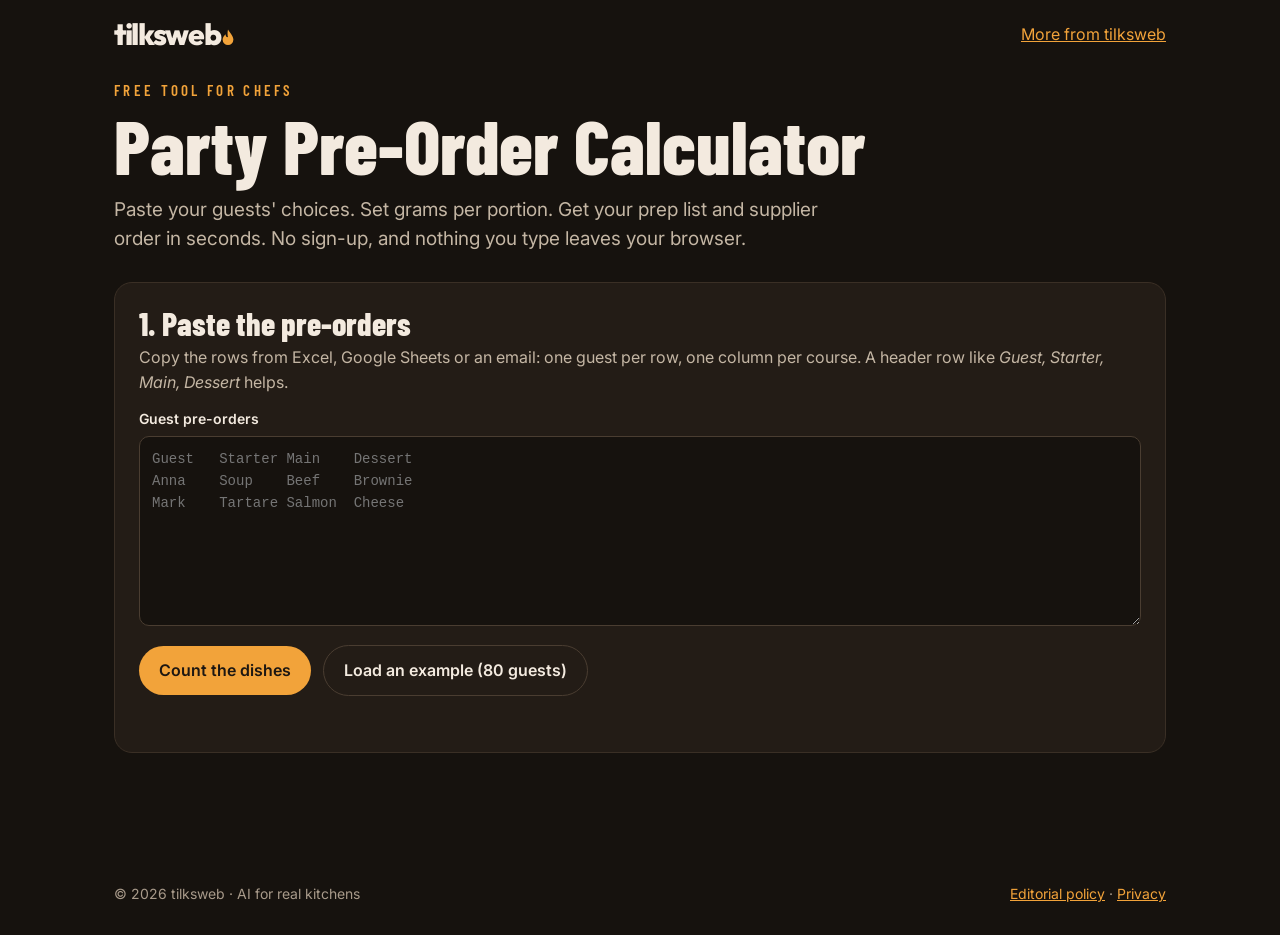
==== public/party/index.html @ a48daba2 "Free Party Pre-Order Calculator at /party Chefs paste guest pre-orders (tab, comma or semicolon, wit" ====
<!doctype html>
<html lang="en">
<head>
<meta charset="utf-8">
<meta name="viewport" content="width=device-width,initial-scale=1">
<title>Party Pre-Order Calculator — free tool for chefs | tilksweb</title>
<meta name="description" content="Paste your guests' pre-orders, set grams per portion and get a prep list and supplier order in seconds. Free, no sign-up, nothing leaves your browser.">
<link rel="icon" href="/favicon.svg" type="image/svg+xml">
<link rel="preconnect" href="https://fonts.googleapis.com">
<link href="https://fonts.googleapis.com/css2?family=Barlow+Condensed:wght@600;800&amp;family=Outfit:wght@800&amp;family=Inter:wght@400;500;600&amp;display=swap" rel="stylesheet">
<style>
:root{--bg:#16120e;--panel:#231c16;--line:#3a2f25;--text:#f3eadf;--muted:#c4b6a4;--amber:#f2a33a;--copper:#c2562b}
*{box-sizing:border-box}
body{margin:0;background:var(--bg);color:var(--text);font:16px/1.55 Inter,system-ui,sans-serif}
a{color:var(--amber)}
header{max-width:1100px;margin:0 auto;padding:22px 24px;display:flex;justify-content:space-between;align-items:center;gap:16px;flex-wrap:wrap}
.logo{display:inline-flex;align-items:flex-end;gap:2px;font:800 30px/.8 Outfit,system-ui,sans-serif;letter-spacing:-.045em;color:var(--text);text-decoration:none}
main{max-width:1100px;margin:0 auto;padding:12px 24px 80px}
.eyebrow{font:600 15px 'Barlow Condensed',sans-serif;letter-spacing:.22em;color:var(--amber)}
h1{font:800 clamp(44px,7vw,76px)/.95 'Barlow Condensed',sans-serif;margin:10px 0 14px}
h2{font:800 32px/1 'Barlow Condensed',sans-serif;margin:0 0 6px}
.lead{color:var(--muted);font-size:19px;max-width:720px;margin:0 0 28px}
.step{background:var(--panel);border:1px solid var(--line);border-radius:18px;padding:24px;margin:0 0 20px}
.step p.hint{color:var(--muted);margin:0 0 14px}
textarea,input,select{background:var(--bg);color:var(--text);border:1px solid #4a3d31;border-radius:10px;padding:12px;font:inherit;width:100%}
textarea{min-height:190px;font-family:ui-monospace,Consolas,monospace;font-size:14px}
label{font-weight:600;font-size:14px;display:block;margin-bottom:6px}
button{font:inherit;font-weight:600;border:0;border-radius:999px;padding:12px 20px;cursor:pointer;background:var(--amber);color:#1d1712}
button.ghost{background:transparent;color:var(--text);border:1px solid #4a3d31}
button.small{padding:7px 12px;font-size:14px}
button:focus-visible,input:focus-visible,textarea:focus-visible,select:focus-visible,a:focus-visible{outline:2px solid var(--amber);outline-offset:2px}
.row{display:flex;gap:12px;flex-wrap:wrap;align-items:center}
.msg{min-height:1.4em;color:var(--muted);margin:10px 0 0}
.course{margin-top:18px}
.course h3{font:600 16px 'Barlow Condensed',sans-serif;letter-spacing:.18em;color:var(--amber);margin:0 0 8px;text-transform:uppercase}
.dish{border:1px solid var(--line);border-radius:14px;padding:14px;margin-bottom:10px;background:#1d1712}
.dish-head{display:flex;justify-content:space-between;align-items:center;gap:10px;flex-wrap:wrap;margin-bottom:10px}
.dish-head strong{font-size:18px}
.count{display:flex;align-items:center;gap:8px;color:var(--muted);font-size:14px}
.count input{width:90px}
.ing{display:grid;grid-template-columns:minmax(0,1fr) 120px 40px;gap:8px;margin-bottom:8px}
.ing button{padding:0;border-radius:10px;background:transparent;border:1px solid #4a3d31;color:var(--muted)}
.settings{display:grid;grid-template-columns:repeat(auto-fit,minmax(200px,1fr));gap:14px}
.out{display:grid;grid-template-columns:repeat(auto-fit,minmax(min(100%,420px),1fr));gap:20px}
table{width:100%;border-collapse:collapse}
th,td{text-align:left;padding:9px 6px;border-bottom:1px solid var(--line)}
th{font-weight:600;color:var(--muted);font-size:14px}
td.num,th.num{text-align:right;font-variant-numeric:tabular-nums}
td.big{font:800 22px 'Barlow Condensed',sans-serif}
.note{color:var(--muted);font-size:14px}
footer{max-width:1100px;margin:0 auto;padding:30px 24px;color:#a89a8a;font-size:14px;display:flex;justify-content:space-between;gap:16px;flex-wrap:wrap}
@media print{
  body{background:#fff;color:#000}
  header,footer,.no-print,.step.input-step{display:none!important}
  .step{border:0;background:#fff;padding:0}
  th,td{border-color:#ccc;color:#000}
  .eyebrow,h1,.lead{color:#000}
}
</style>
</head>
<body>
<header>
  <a class="logo" href="/">tilksweb<svg width="12" height="17" viewBox="0 0 20 27" aria-hidden="true"><path d="M10 0C14 7 19 11 19 17A9 9 0 0 1 1 17C1 13 4 10 6 8C6 12 8 13 10 13C9 9 9 4 10 0Z" fill="#f2a33a"/></svg></a>
  <a href="/" class="no-print">More from tilksweb</a>
</header>
<main>
  <div class="eyebrow">FREE TOOL FOR CHEFS</div>
  <h1>Party Pre-Order Calculator</h1>
  <p class="lead">Paste your guests' choices. Set grams per portion. Get your prep list and supplier order in seconds. No sign-up, and nothing you type leaves your browser.</p>

  <section class="step input-step" aria-labelledby="s1">
    <h2 id="s1">1. Paste the pre-orders</h2>
    <p class="hint">Copy the rows from Excel, Google Sheets or an email: one guest per row, one column per course. A header row like <em>Guest, Starter, Main, Dessert</em> helps.</p>
    <label for="paste">Guest pre-orders</label>
    <textarea id="paste" spellcheck="false" placeholder="Guest	Starter	Main	Dessert
Anna	Soup	Beef	Brownie
Mark	Tartare	Salmon	Cheese"></textarea>
    <div class="row" style="margin-top:12px">
      <button id="countBtn" type="button">Count the dishes</button>
      <button id="demoBtn" type="button" class="ghost">Load an example (80 guests)</button>
    </div>
    <p class="msg" id="pasteMsg" role="status" aria-live="polite"></p>
  </section>

  <section class="step input-step" aria-labelledby="s2" id="dishStep" hidden>
    <h2 id="s2">2. Grams per portion</h2>
    <p class="hint">For each dish, add the ingredients you need to buy, in <strong>raw weight per portion</strong> (before cooking and trimming). Check the counts, you can correct them.</p>
    <div id="courses"></div>
    <div class="settings" style="margin-top:16px">
      <div><label for="buffer">Buffer for late changes and mistakes (%)</label><input id="buffer" type="number" min="0" max="50" step="1" value="10"></div>
      <div><label for="roundTo">Round supplier order up to</label><select id="roundTo"><option value="0.1">0.1 kg</option><option value="0.5">0.5 kg</option><option value="1" selected>1 kg</option></select></div>
    </div>
    <div class="row" style="margin-top:16px"><button id="calcBtn" type="button">Make my prep list and order</button></div>
    <p class="msg" id="calcMsg" role="status" aria-live="polite"></p>
  </section>

  <section class="step" aria-labelledby="s3" id="resultStep" hidden>
    <h2 id="s3">3. Your prep list and supplier order</h2>
    <p class="note" id="summary"></p>
    <div class="out">
      <div><h3 class="eyebrow" style="margin:12px 0 6px">PREP LIST</h3><table><thead><tr><th>Dish</th><th class="num">Portions</th><th>Ingredient</th><th class="num">Need</th></tr></thead><tbody id="prepBody"></tbody></table></div>
      <div><h3 class="eyebrow" style="margin:12px 0 6px">SUPPLIER ORDER</h3><table><thead><tr><th>Ingredient</th><th class="num">Exact</th><th class="num">Order</th></tr></thead><tbody id="orderBody"></tbody></table></div>
    </div>
    <div class="row no-print" style="margin-top:18px"><button id="printBtn" type="button">Print</button><button id="copyBtn" type="button" class="ghost">Copy as text</button></div>
    <p class="msg no-print" id="copyMsg" role="status" aria-live="polite"></p>
    <p class="note">Tip: print each guest a slip with their choices. Guests forget what they ordered, and you run out of the one dish you had no extra of.</p>
  </section>
</main>
<footer><span>© 2026 tilksweb · AI for real kitchens</span><span><a href="/editorial.html">Editorial policy</a> · <a href="/privacy.html">Privacy</a></span></footer>

<script id="core">
// Pure functions (also tested in tests/party.test.mjs).
const SKIP=/^(-|–|none|n\/a|na|no|x|)$/i;
function detectDelimiter(lines){
  const sample=lines.slice(0,20).join('\n');
  if(sample.includes('\t'))return '\t';
  const semi=(sample.match(/;/g)||[]).length, comma=(sample.match(/,/g)||[]).length;
  if(semi>0&&semi>=comma)return ';';
  if(comma>0)return ',';
  return null;
}
function parsePreorders(text){
  const lines=String(text||'').split(/\r?\n/).map(l=>l.trim()).filter(Boolean);
  if(!lines.length)return {courses:[],guests:0};
  const delim=detectDelimiter(lines);
  let rows=lines.map(l=>(delim?l.split(delim):[l]).map(c=>c.trim()));
  const width=Math.max(...rows.map(r=>r.length));
  rows=rows.map(r=>{while(r.length<width)r.push('');return r;});
  let header=null;
  if(/^(guest|name|guests|names|#)$/i.test(rows[0][0])||rows[0].some(c=>/^(starter|starters|main|mains|dessert|desserts|course|appetizer|appetizers|entree|entrée|entrees|first course|second course)$/i.test(c))){header=rows[0];rows=rows.slice(1);}
  let skipFirst=false;
  if(width>1){
    if(header&&/^(guest|name|guests|names|#)$/i.test(header[0]))skipFirst=true;
    else if(!header){const col=rows.map(r=>r[0].toLowerCase());skipFirst=new Set(col).size===col.length&&rows.length>3;}
  }
  const start=skipFirst?1:0, courses=[];
  for(let c=start;c<width;c++){
    const name=(header&&header[c])||('Course '+(c-start+1));
    const counts=new Map();
    for(const r of rows){const v=r[c]||'';if(SKIP.test(v))continue;const key=v.toLowerCase();const e=counts.get(key)||{name:v,count:0};e.count++;counts.set(key,e);}
    if(counts.size)courses.push({name,dishes:[...counts.values()].sort((a,b)=>b.count-a.count)});
  }
  return {courses,guests:rows.length};
}
function roundUp(kg,step){return Math.ceil((kg-1e-9)/step)*step;}
function calculate(courses,bufferPct,step){
  const f=1+Math.max(0,Number(bufferPct)||0)/100, prep=[], totals=new Map();
  for(const course of courses)for(const d of course.dishes){
    for(const it of d.items||[]){
      const g=Number(it.grams), n=Number(d.count);
      if(!it.name||!(g>0)||!(n>0))continue;
      const kg=n*g*f/1000;
      prep.push({course:course.name,dish:d.name,portions:n,ingredient:it.name,kg});
      const key=it.name.trim().toLowerCase();const t=totals.get(key)||{ingredient:it.name.trim(),kg:0};t.kg+=kg;totals.set(key,t);
    }
  }
  const order=[...totals.values()].map(t=>({...t,order:roundUp(t.kg,step)})).sort((a,b)=>b.kg-a.kg);
  return {prep,order};
}
function fmtKg(kg){return kg>=10?kg.toFixed(1):kg.toFixed(2).replace(/0$/,'');}
</script>
<script>
(function(){
'use strict';
const $=id=>document.getElementById(id);
let state={courses:[]};
const DEFAULTS={soup:[['Soup base',300]],tartare:[['Beef for tartare',100]],beef:[['Beef fillet',180]],salmon:[['Salmon fillet',160]],brownie:[['Brownie',90]],cheese:[['Cheese',60]]};
function demoText(){
  const rows=['Guest\tStarter\tMain\tDessert'];
  for(let i=0;i<80;i++)rows.push(['Guest '+(i+1),i<34?'Soup':'Tartare',i<52?'Beef':'Salmon',i%80<41?'Brownie':'Cheese'].join('\t'));
  return rows.join('\n');
}
function el(tag,attrs={},text){const e=document.createElement(tag);for(const[k,v]of Object.entries(attrs))e.setAttribute(k,v);if(text!=null)e.textContent=text;return e;}
function renderDishes(){
  const box=$('courses');box.replaceChildren();
  state.courses.forEach((course,ci)=>{
    const sec=el('div',{class:'course'});sec.append(el('h3',{},course.name));
    course.dishes.forEach((d,di)=>{
      const card=el('div',{class:'dish'});const head=el('div',{class:'dish-head'});head.append(el('strong',{},d.name));
      const cnt=el('label',{class:'count'});cnt.append('Portions ');const ci2=el('input',{type:'number',min:'0',step:'1',value:String(d.count),'aria-label':'Portions of '+d.name});
      ci2.addEventListener('input',()=>{d.count=Number(ci2.value)||0;});cnt.append(ci2);head.append(cnt);card.append(head);
      d.items.forEach((it,ii)=>{
        const row=el('div',{class:'ing'});
        const nm=el('input',{type:'text',value:it.name,placeholder:'Ingredient to buy','aria-label':'Ingredient for '+d.name});nm.addEventListener('input',()=>{it.name=nm.value;});
        const gr=el('input',{type:'number',min:'0',step:'1',value:it.grams?String(it.grams):'',placeholder:'g / portion','aria-label':'Grams per portion of '+(it.name||'ingredient')});gr.addEventListener('input',()=>{it.grams=Number(gr.value)||0;});
        const rm=el('button',{type:'button','aria-label':'Remove ingredient'},'×');rm.addEventListener('click',()=>{d.items.splice(ii,1);renderDishes();});
        row.append(nm,gr,rm);card.append(row);
      });
      const add=el('button',{type:'button',class:'ghost small'},'+ ingredient');add.addEventListener('click',()=>{d.items.push({name:'',grams:0});renderDishes();});
      card.append(add);sec.append(card);
    });
    box.append(sec);
  });
}
$('demoBtn').addEventListener('click',()=>{$('paste').value=demoText();$('countBtn').click();});
$('countBtn').addEventListener('click',()=>{
  const r=parsePreorders($('paste').value);
  if(!r.courses.length){$('pasteMsg').textContent='Nothing to count yet. Paste one guest per row.';$('dishStep').hidden=true;return;}
  for(const c of r.courses)for(const d of c.dishes){const key=d.name.toLowerCase();d.items=(DEFAULTS[key]||[[d.name,0]]).map(([name,grams])=>({name,grams}));}
  state.courses=r.courses;
  $('pasteMsg').textContent='Counted '+r.guests+' guests across '+r.courses.length+' course'+(r.courses.length===1?'':'s')+'.';
  $('dishStep').hidden=false;renderDishes();$('resultStep').hidden=true;
  $('dishStep').scrollIntoView({behavior:'smooth',block:'start'});
});
let lastText='';
$('calcBtn').addEventListener('click',()=>{
  const step=Number($('roundTo').value)||1, buf=Number($('buffer').value)||0;
  const {prep,order}=calculate(state.courses,buf,step);
  if(!prep.length){$('calcMsg').textContent='Add at least one ingredient with grams per portion.';return;}
  $('calcMsg').textContent='';
  const pb=$('prepBody');pb.replaceChildren();
  for(const p of prep){const tr=el('tr');tr.append(el('td',{},p.dish),el('td',{class:'num'},String(p.portions)),el('td',{},p.ingredient),el('td',{class:'num big'},fmtKg(p.kg)+' kg'));pb.append(tr);}
  const ob=$('orderBody');ob.replaceChildren();
  for(const o of order){const tr=el('tr');tr.append(el('td',{},o.ingredient),el('td',{class:'num'},fmtKg(o.kg)+' kg'),el('td',{class:'num big'},(step<1?o.order.toFixed(1):String(o.order))+' kg'));ob.append(tr);}
  $('summary').textContent='Includes a '+buf+'% buffer. Supplier order rounded up to '+step+' kg.';
  lastText='PREP LIST\n'+prep.map(p=>p.dish+' ('+p.portions+'): '+p.ingredient+' '+fmtKg(p.kg)+' kg').join('\n')+'\n\nSUPPLIER ORDER\n'+order.map(o=>o.ingredient+': '+(step<1?o.order.toFixed(1):o.order)+' kg').join('\n')+'\n\nMade with tilksweb.com/party';
  $('resultStep').hidden=false;$('resultStep').scrollIntoView({behavior:'smooth',block:'start'});
});
$('printBtn').addEventListener('click',()=>window.print());
$('copyBtn').addEventListener('click',async()=>{try{await navigator.clipboard.writeText(lastText);$('copyMsg').textContent='Copied.';}catch{$('copyMsg').textContent='Copy did not work here; use Print instead.';}});
})();
</script>
</body>
</html>
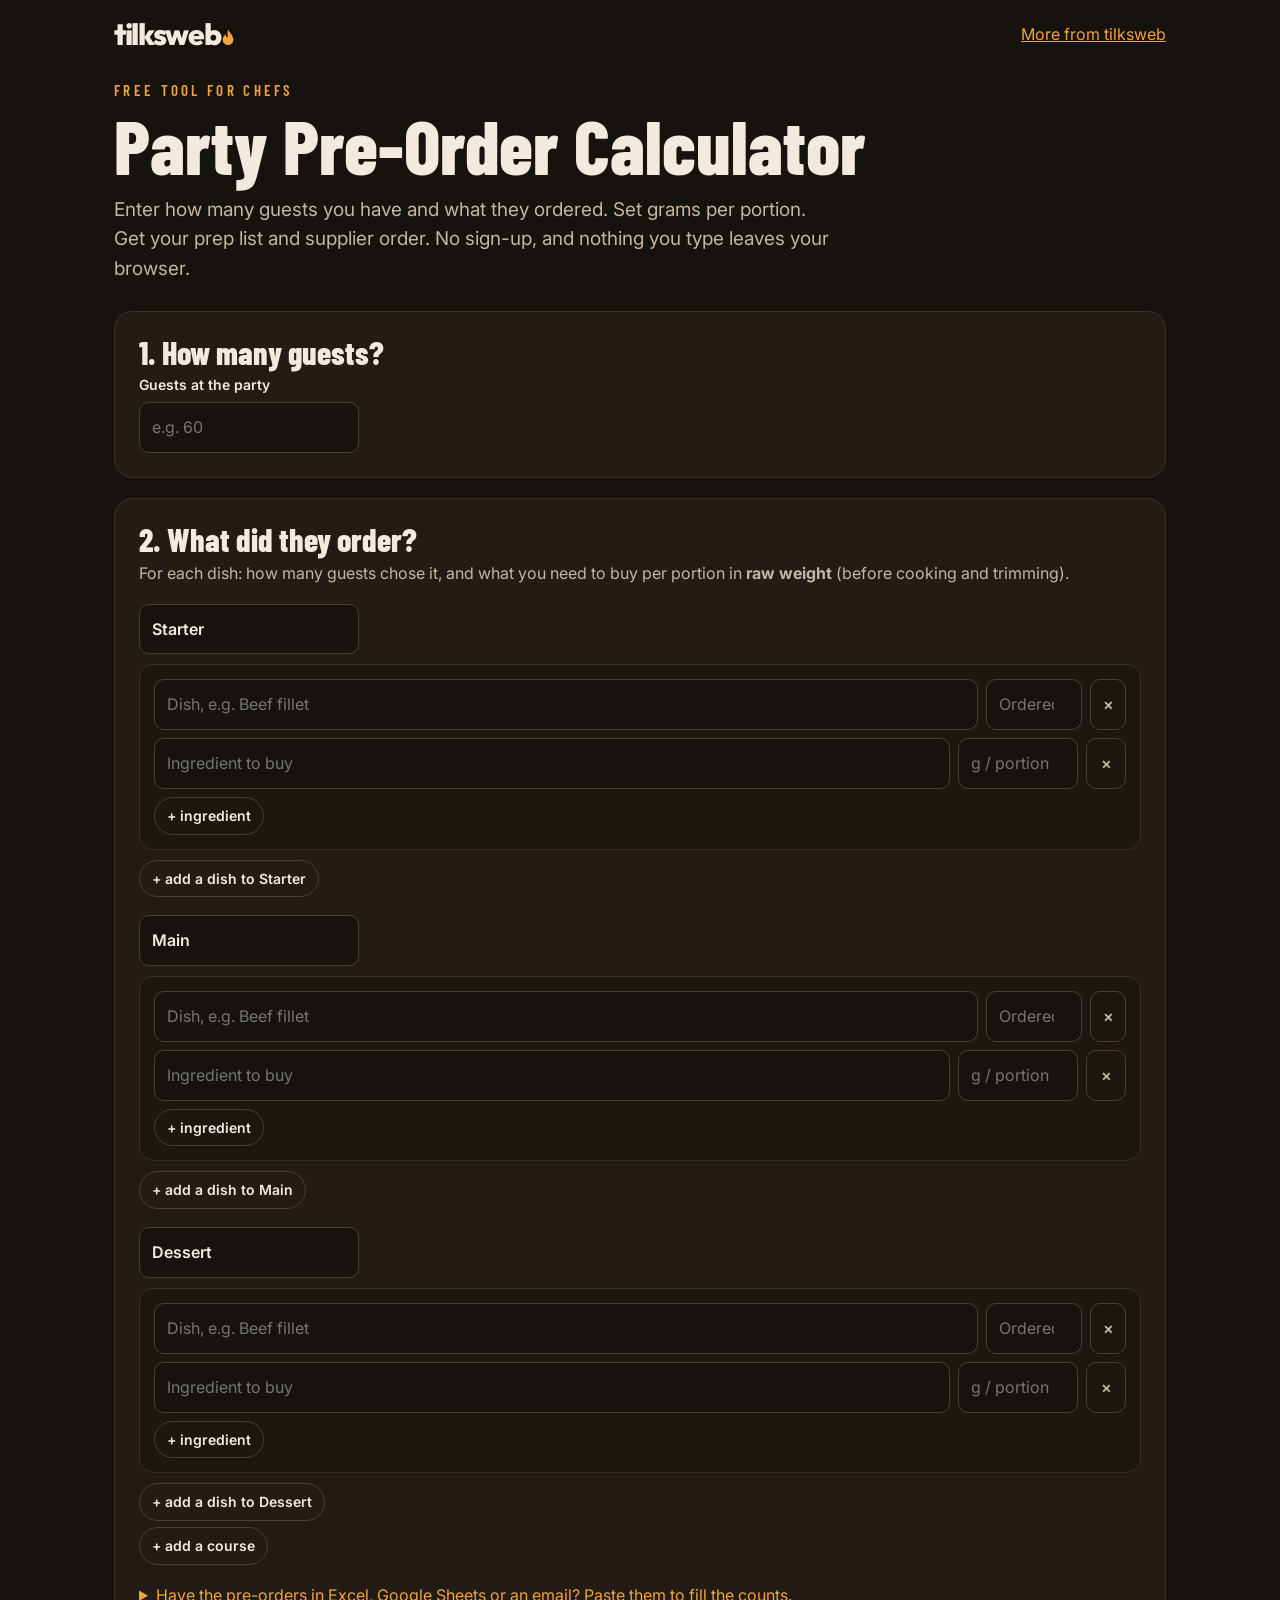
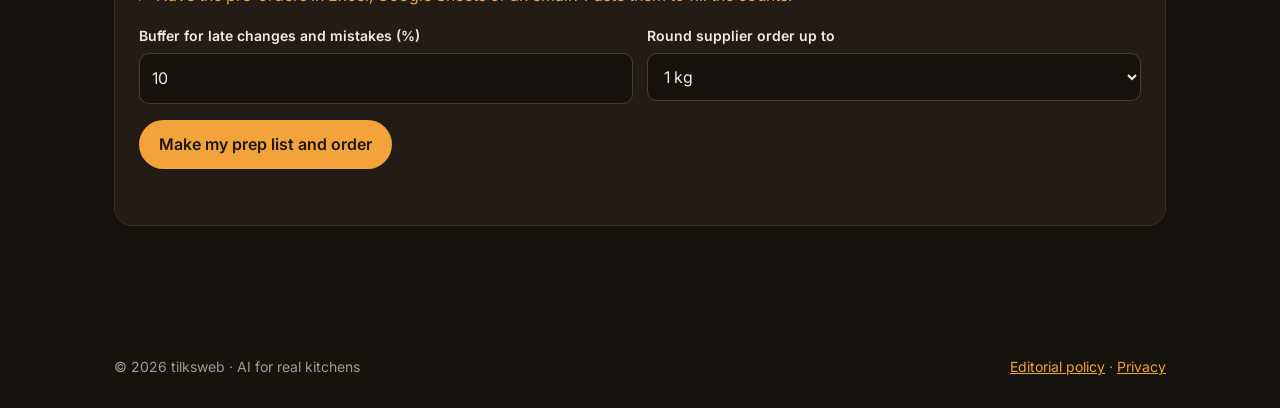
==== commit bd0891db: "Party calculator: chef enters guests and dishes directly No preloaded example. Step 1 asks how many " ====
--- a/public/party/index.html
+++ b/public/party/index.html
@@ -4,7 +4,7 @@
 <meta charset="utf-8">
 <meta name="viewport" content="width=device-width,initial-scale=1">
 <title>Party Pre-Order Calculator — free tool for chefs | tilksweb</title>
-<meta name="description" content="Paste your guests' pre-orders, set grams per portion and get a prep list and supplier order in seconds. Free, no sign-up, nothing leaves your browser.">
+<meta name="description" content="Enter your guest numbers and pre-orders, set grams per portion and get a prep list and supplier order in seconds. Free, no sign-up, nothing leaves your browser.">
 <link rel="icon" href="/favicon.svg" type="image/svg+xml">
 <link rel="preconnect" href="https://fonts.googleapis.com">
 <link href="https://fonts.googleapis.com/css2?family=Barlow+Condensed:wght@600;800&amp;family=Outfit:wght@800&amp;family=Inter:wght@400;500;600&amp;display=swap" rel="stylesheet">
@@ -48,6 +48,10 @@
 td.num,th.num{text-align:right;font-variant-numeric:tabular-nums}
 td.big{font:800 22px 'Barlow Condensed',sans-serif}
 .note{color:var(--muted);font-size:14px}
+html,body{overflow-x:hidden}
+.table-wrap{overflow-x:auto;-webkit-overflow-scrolling:touch}
+.ing input{min-width:0}
+@media (max-width:560px){main{padding:8px 14px 60px}.step{padding:18px 14px}.dish{padding:12px}.ing{grid-template-columns:minmax(0,1fr) 82px 36px}th,td{padding:8px 4px;font-size:14px}td.big{font-size:19px}textarea{font-size:12px}}
 footer{max-width:1100px;margin:0 auto;padding:30px 24px;color:#a89a8a;font-size:14px;display:flex;justify-content:space-between;gap:16px;flex-wrap:wrap}
 @media print{
   body{background:#fff;color:#000}
@@ -66,27 +70,29 @@
 <main>
   <div class="eyebrow">FREE TOOL FOR CHEFS</div>
   <h1>Party Pre-Order Calculator</h1>
-  <p class="lead">Paste your guests' choices. Set grams per portion. Get your prep list and supplier order in seconds. No sign-up, and nothing you type leaves your browser.</p>
+  <p class="lead">Enter how many guests you have and what they ordered. Set grams per portion. Get your prep list and supplier order. No sign-up, and nothing you type leaves your browser.</p>
 
   <section class="step input-step" aria-labelledby="s1">
-    <h2 id="s1">1. Paste the pre-orders</h2>
-    <p class="hint">Copy the rows from Excel, Google Sheets or an email: one guest per row, one column per course. A header row like <em>Guest, Starter, Main, Dessert</em> helps.</p>
-    <label for="paste">Guest pre-orders</label>
-    <textarea id="paste" spellcheck="false" placeholder="Guest	Starter	Main	Dessert
+    <h2 id="s1">1. How many guests?</h2>
+    <div style="max-width:220px"><label for="guests">Guests at the party</label><input id="guests" type="number" min="1" step="1" inputmode="numeric" placeholder="e.g. 60"></div>
+  </section>
+
+  <section class="step input-step" aria-labelledby="s2">
+    <h2 id="s2">2. What did they order?</h2>
+    <p class="hint">For each dish: how many guests chose it, and what you need to buy per portion in <strong>raw weight</strong> (before cooking and trimming).</p>
+    <div id="courses"></div>
+    <div class="row" style="margin-top:6px"><button id="addCourse" type="button" class="ghost small">+ add a course</button></div>
+    <details style="margin-top:18px">
+      <summary style="cursor:pointer;color:var(--amber)">Have the pre-orders in Excel, Google Sheets or an email? Paste them to fill the counts.</summary>
+      <p class="hint" style="margin-top:10px">One guest per row, one column per course. A header row like <em>Guest, Starter, Main, Dessert</em> helps.</p>
+      <label for="paste">Pasted pre-orders</label>
+      <textarea id="paste" spellcheck="false" placeholder="Guest	Starter	Main	Dessert
 Anna	Soup	Beef	Brownie
 Mark	Tartare	Salmon	Cheese"></textarea>
-    <div class="row" style="margin-top:12px">
-      <button id="countBtn" type="button">Count the dishes</button>
-      <button id="demoBtn" type="button" class="ghost">Load an example (80 guests)</button>
-    </div>
-    <p class="msg" id="pasteMsg" role="status" aria-live="polite"></p>
-  </section>
-
-  <section class="step input-step" aria-labelledby="s2" id="dishStep" hidden>
-    <h2 id="s2">2. Grams per portion</h2>
-    <p class="hint">For each dish, add the ingredients you need to buy, in <strong>raw weight per portion</strong> (before cooking and trimming). Check the counts, you can correct them.</p>
-    <div id="courses"></div>
-    <div class="settings" style="margin-top:16px">
+      <div class="row" style="margin-top:12px"><button id="countBtn" type="button" class="ghost">Fill counts from this list</button></div>
+      <p class="msg" id="pasteMsg" role="status" aria-live="polite"></p>
+    </details>
+    <div class="settings" style="margin-top:18px">
       <div><label for="buffer">Buffer for late changes and mistakes (%)</label><input id="buffer" type="number" min="0" max="50" step="1" value="10"></div>
       <div><label for="roundTo">Round supplier order up to</label><select id="roundTo"><option value="0.1">0.1 kg</option><option value="0.5">0.5 kg</option><option value="1" selected>1 kg</option></select></div>
     </div>
@@ -98,8 +104,8 @@
     <h2 id="s3">3. Your prep list and supplier order</h2>
     <p class="note" id="summary"></p>
     <div class="out">
-      <div><h3 class="eyebrow" style="margin:12px 0 6px">PREP LIST</h3><table><thead><tr><th>Dish</th><th class="num">Portions</th><th>Ingredient</th><th class="num">Need</th></tr></thead><tbody id="prepBody"></tbody></table></div>
-      <div><h3 class="eyebrow" style="margin:12px 0 6px">SUPPLIER ORDER</h3><table><thead><tr><th>Ingredient</th><th class="num">Exact</th><th class="num">Order</th></tr></thead><tbody id="orderBody"></tbody></table></div>
+      <div><h3 class="eyebrow" style="margin:12px 0 6px">PREP LIST</h3><div class="table-wrap"><table><thead><tr><th>Dish</th><th class="num">Portions</th><th>Ingredient</th><th class="num">Need</th></tr></thead><tbody id="prepBody"></tbody></table></div></div>
+      <div><h3 class="eyebrow" style="margin:12px 0 6px">SUPPLIER ORDER</h3><div class="table-wrap"><table><thead><tr><th>Ingredient</th><th class="num">Exact</th><th class="num">Order</th></tr></thead><tbody id="orderBody"></tbody></table></div></div>
     </div>
     <div class="row no-print" style="margin-top:18px"><button id="printBtn" type="button">Print</button><button id="copyBtn" type="button" class="ghost">Copy as text</button></div>
     <p class="msg no-print" id="copyMsg" role="status" aria-live="polite"></p>
@@ -163,61 +169,78 @@
 (function(){
 'use strict';
 const $=id=>document.getElementById(id);
-let state={courses:[]};
-const DEFAULTS={soup:[['Soup base',300]],tartare:[['Beef for tartare',100]],beef:[['Beef fillet',180]],salmon:[['Salmon fillet',160]],brownie:[['Brownie',90]],cheese:[['Cheese',60]]};
-function demoText(){
-  const rows=['Guest\tStarter\tMain\tDessert'];
-  for(let i=0;i<80;i++)rows.push(['Guest '+(i+1),i<34?'Soup':'Tartare',i<52?'Beef':'Salmon',i%80<41?'Brownie':'Cheese'].join('\t'));
-  return rows.join('\n');
-}
+const blankDish=()=>({name:'',count:'',items:[{name:'',grams:''}]});
+let courses=[{name:'Starter',dishes:[blankDish()]},{name:'Main',dishes:[blankDish()]},{name:'Dessert',dishes:[blankDish()]}];
 function el(tag,attrs={},text){const e=document.createElement(tag);for(const[k,v]of Object.entries(attrs))e.setAttribute(k,v);if(text!=null)e.textContent=text;return e;}
-function renderDishes(){
+function guests(){return Math.max(0,Math.floor(Number($('guests').value)||0));}
+function courseStatus(c){
+  const g=guests(), n=c.dishes.reduce((a,d)=>a+(Number(d.count)||0),0);
+  if(!g||!n)return {text:n?n+' ordered':'',warn:false};
+  if(n===g)return {text:n+' of '+g+' guests ✓',warn:false};
+  if(n<g)return {text:n+' of '+g+' guests, '+(g-n)+' missing',warn:true};
+  return {text:n+' ordered, '+(n-g)+' more than guests',warn:true};
+}
+function updateStatus(){document.querySelectorAll('[data-status]').forEach(s=>{const c=courses[Number(s.dataset.status)];if(!c)return;const st=courseStatus(c);s.textContent=st.text;s.style.color=st.warn?'#ffb27a':'var(--muted)';});}
+function render(){
   const box=$('courses');box.replaceChildren();
-  state.courses.forEach((course,ci)=>{
-    const sec=el('div',{class:'course'});sec.append(el('h3',{},course.name));
+  courses.forEach((course,ci)=>{
+    const sec=el('div',{class:'course'});
+    const head=el('div',{class:'dish-head'});
+    const cn=el('input',{type:'text',value:course.name,'aria-label':'Course name',style:'max-width:220px;font-weight:600'});cn.addEventListener('input',()=>{course.name=cn.value;});
+    const st=el('span',{'data-status':String(ci),style:'font-size:14px'});
+    head.append(cn,st);sec.append(head);
     course.dishes.forEach((d,di)=>{
-      const card=el('div',{class:'dish'});const head=el('div',{class:'dish-head'});head.append(el('strong',{},d.name));
-      const cnt=el('label',{class:'count'});cnt.append('Portions ');const ci2=el('input',{type:'number',min:'0',step:'1',value:String(d.count),'aria-label':'Portions of '+d.name});
-      ci2.addEventListener('input',()=>{d.count=Number(ci2.value)||0;});cnt.append(ci2);head.append(cnt);card.append(head);
+      const card=el('div',{class:'dish'});
+      const top=el('div',{class:'ing',style:'grid-template-columns:minmax(0,1fr) 96px 36px'});
+      const dn=el('input',{type:'text',value:d.name,placeholder:'Dish, e.g. Beef fillet','aria-label':'Dish name'});dn.addEventListener('input',()=>{d.name=dn.value;});
+      const dc=el('input',{type:'number',min:'0',step:'1',inputmode:'numeric',value:d.count===''?'':String(d.count),placeholder:'Ordered','aria-label':'How many ordered '+(d.name||'this dish')});dc.addEventListener('input',()=>{d.count=dc.value===''?'':Number(dc.value);updateStatus();});
+      const rm=el('button',{type:'button','aria-label':'Remove dish'},'×');rm.addEventListener('click',()=>{course.dishes.splice(di,1);if(!course.dishes.length)course.dishes.push(blankDish());render();});
+      top.append(dn,dc,rm);card.append(top);
       d.items.forEach((it,ii)=>{
         const row=el('div',{class:'ing'});
-        const nm=el('input',{type:'text',value:it.name,placeholder:'Ingredient to buy','aria-label':'Ingredient for '+d.name});nm.addEventListener('input',()=>{it.name=nm.value;});
-        const gr=el('input',{type:'number',min:'0',step:'1',value:it.grams?String(it.grams):'',placeholder:'g / portion','aria-label':'Grams per portion of '+(it.name||'ingredient')});gr.addEventListener('input',()=>{it.grams=Number(gr.value)||0;});
-        const rm=el('button',{type:'button','aria-label':'Remove ingredient'},'×');rm.addEventListener('click',()=>{d.items.splice(ii,1);renderDishes();});
-        row.append(nm,gr,rm);card.append(row);
+        const nm=el('input',{type:'text',value:it.name,placeholder:'Ingredient to buy','aria-label':'Ingredient to buy for '+(d.name||'this dish')});nm.addEventListener('input',()=>{it.name=nm.value;});
+        const gr=el('input',{type:'number',min:'0',step:'1',inputmode:'numeric',value:it.grams===''?'':String(it.grams),placeholder:'g / portion','aria-label':'Grams per portion'});gr.addEventListener('input',()=>{it.grams=gr.value===''?'':Number(gr.value);});
+        const rmi=el('button',{type:'button','aria-label':'Remove ingredient'},'×');rmi.addEventListener('click',()=>{d.items.splice(ii,1);if(!d.items.length)d.items.push({name:'',grams:''});render();});
+        row.append(nm,gr,rmi);card.append(row);
       });
-      const add=el('button',{type:'button',class:'ghost small'},'+ ingredient');add.addEventListener('click',()=>{d.items.push({name:'',grams:0});renderDishes();});
+      const add=el('button',{type:'button',class:'ghost small'},'+ ingredient');add.addEventListener('click',()=>{d.items.push({name:'',grams:''});render();});
       card.append(add);sec.append(card);
     });
-    box.append(sec);
+    const addD=el('button',{type:'button',class:'ghost small'},'+ add a dish to '+(course.name||'this course'));addD.addEventListener('click',()=>{course.dishes.push(blankDish());render();});
+    sec.append(addD);box.append(sec);
   });
-}
-$('demoBtn').addEventListener('click',()=>{$('paste').value=demoText();$('countBtn').click();});
+  updateStatus();
+}
+$('guests').addEventListener('input',updateStatus);
+$('addCourse').addEventListener('click',()=>{courses.push({name:'Course '+(courses.length+1),dishes:[blankDish()]});render();});
 $('countBtn').addEventListener('click',()=>{
   const r=parsePreorders($('paste').value);
-  if(!r.courses.length){$('pasteMsg').textContent='Nothing to count yet. Paste one guest per row.';$('dishStep').hidden=true;return;}
-  for(const c of r.courses)for(const d of c.dishes){const key=d.name.toLowerCase();d.items=(DEFAULTS[key]||[[d.name,0]]).map(([name,grams])=>({name,grams}));}
-  state.courses=r.courses;
-  $('pasteMsg').textContent='Counted '+r.guests+' guests across '+r.courses.length+' course'+(r.courses.length===1?'':'s')+'.';
-  $('dishStep').hidden=false;renderDishes();$('resultStep').hidden=true;
-  $('dishStep').scrollIntoView({behavior:'smooth',block:'start'});
+  if(!r.courses.length){$('pasteMsg').textContent='Nothing to count yet. Paste one guest per row.';return;}
+  courses=r.courses.map(c=>({name:c.name,dishes:c.dishes.map(d=>({name:d.name,count:d.count,items:[{name:d.name,grams:''}]}))}));
+  if(!guests())$('guests').value=String(r.guests);
+  $('pasteMsg').textContent='Counted '+r.guests+' guests across '+r.courses.length+' course'+(r.courses.length===1?'':'s')+'. Now add grams per portion.';
+  render();
 });
 let lastText='';
 $('calcBtn').addEventListener('click',()=>{
   const step=Number($('roundTo').value)||1, buf=Number($('buffer').value)||0;
-  const {prep,order}=calculate(state.courses,buf,step);
-  if(!prep.length){$('calcMsg').textContent='Add at least one ingredient with grams per portion.';return;}
-  $('calcMsg').textContent='';
+  const input=courses.map(c=>({name:c.name,dishes:c.dishes.map(d=>({name:d.name||'Dish',count:Number(d.count)||0,items:d.items.map(it=>({name:(it.name||d.name||'').trim(),grams:Number(it.grams)||0}))}))}));
+  const {prep,order}=calculate(input,buf,step);
+  if(!prep.length){$('calcMsg').textContent='Add at least one dish with how many were ordered and grams per portion.';return;}
+  const warn=courses.map(courseStatus).filter(s=>s.warn).length;
+  $('calcMsg').textContent=warn?'Check the counts: some courses do not match the number of guests.':'';
   const pb=$('prepBody');pb.replaceChildren();
   for(const p of prep){const tr=el('tr');tr.append(el('td',{},p.dish),el('td',{class:'num'},String(p.portions)),el('td',{},p.ingredient),el('td',{class:'num big'},fmtKg(p.kg)+' kg'));pb.append(tr);}
   const ob=$('orderBody');ob.replaceChildren();
   for(const o of order){const tr=el('tr');tr.append(el('td',{},o.ingredient),el('td',{class:'num'},fmtKg(o.kg)+' kg'),el('td',{class:'num big'},(step<1?o.order.toFixed(1):String(o.order))+' kg'));ob.append(tr);}
-  $('summary').textContent='Includes a '+buf+'% buffer. Supplier order rounded up to '+step+' kg.';
+  const g=guests();
+  $('summary').textContent=(g?g+' guests. ':'')+'Includes a '+buf+'% buffer. Supplier order rounded up to '+step+' kg.';
   lastText='PREP LIST\n'+prep.map(p=>p.dish+' ('+p.portions+'): '+p.ingredient+' '+fmtKg(p.kg)+' kg').join('\n')+'\n\nSUPPLIER ORDER\n'+order.map(o=>o.ingredient+': '+(step<1?o.order.toFixed(1):o.order)+' kg').join('\n')+'\n\nMade with tilksweb.com/party';
   $('resultStep').hidden=false;$('resultStep').scrollIntoView({behavior:'smooth',block:'start'});
 });
 $('printBtn').addEventListener('click',()=>window.print());
 $('copyBtn').addEventListener('click',async()=>{try{await navigator.clipboard.writeText(lastText);$('copyMsg').textContent='Copied.';}catch{$('copyMsg').textContent='Copy did not work here; use Print instead.';}});
+render();
 })();
 </script>
 </body>
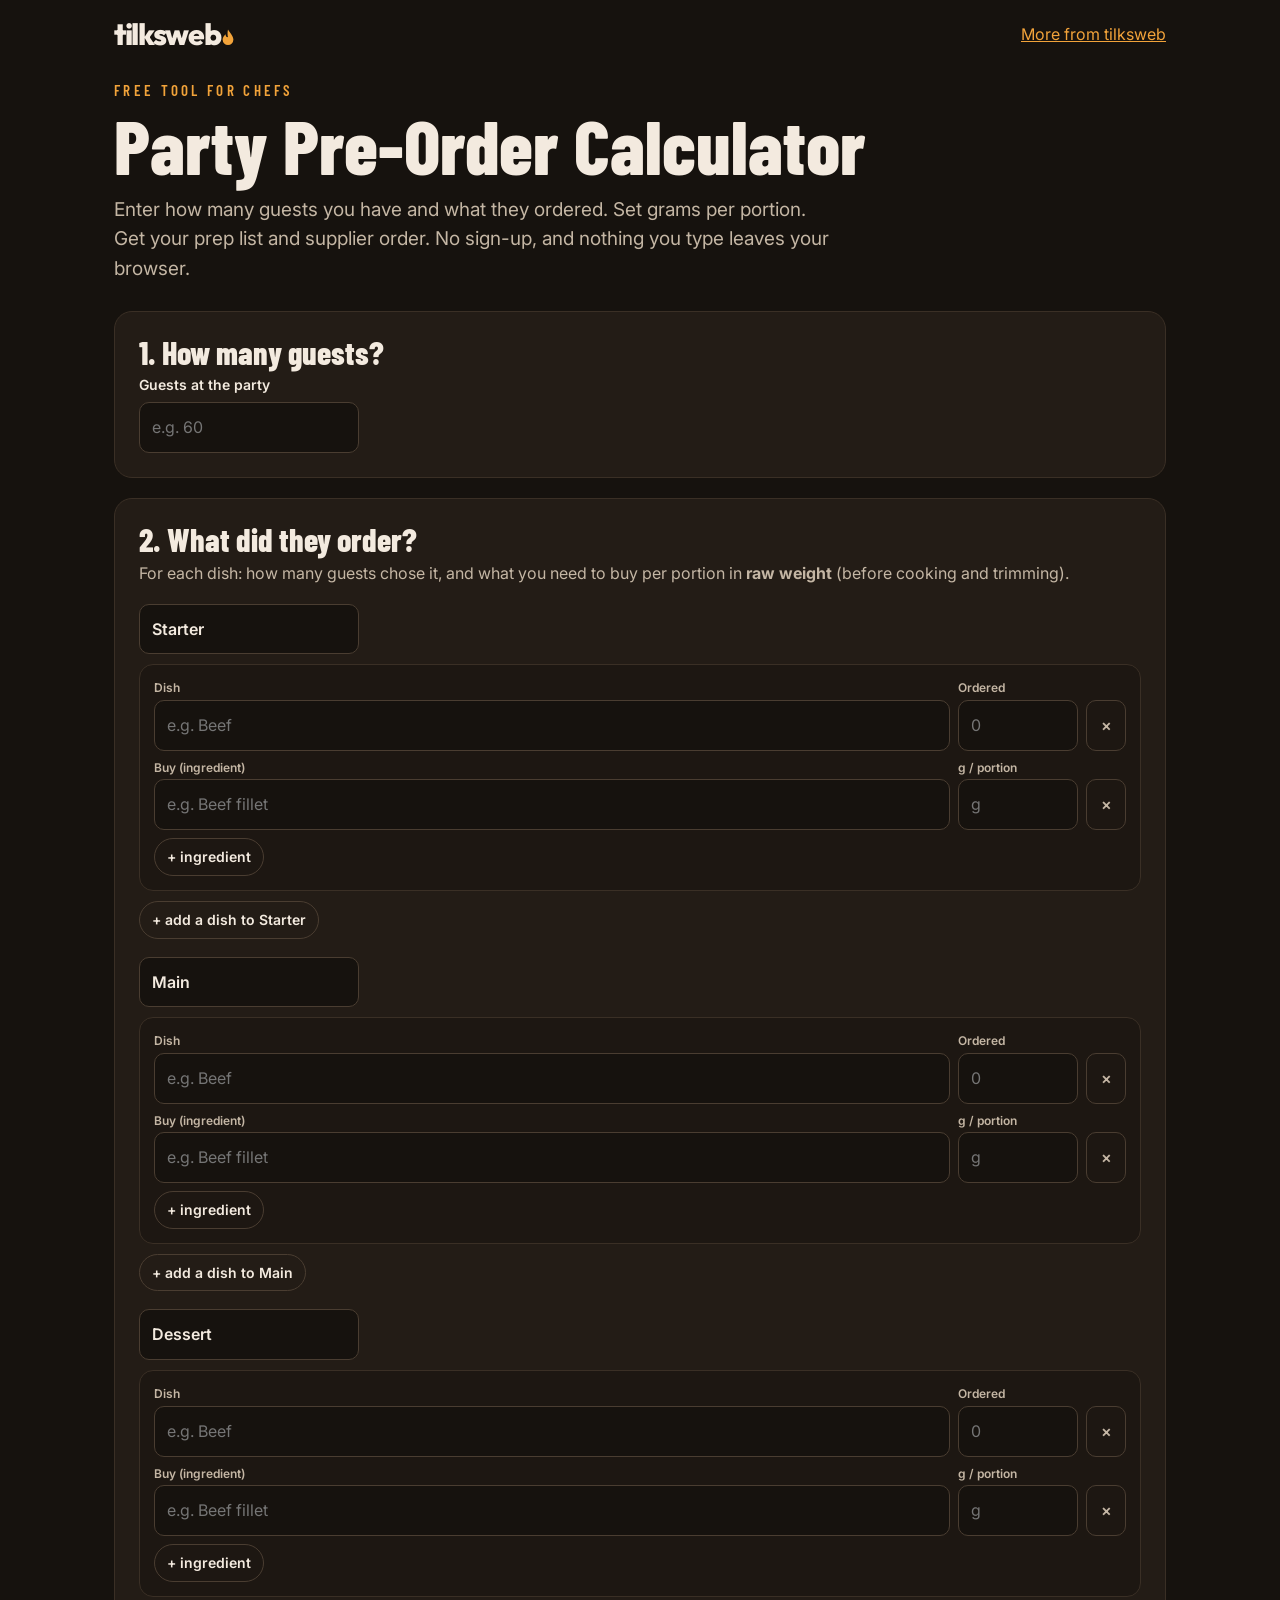
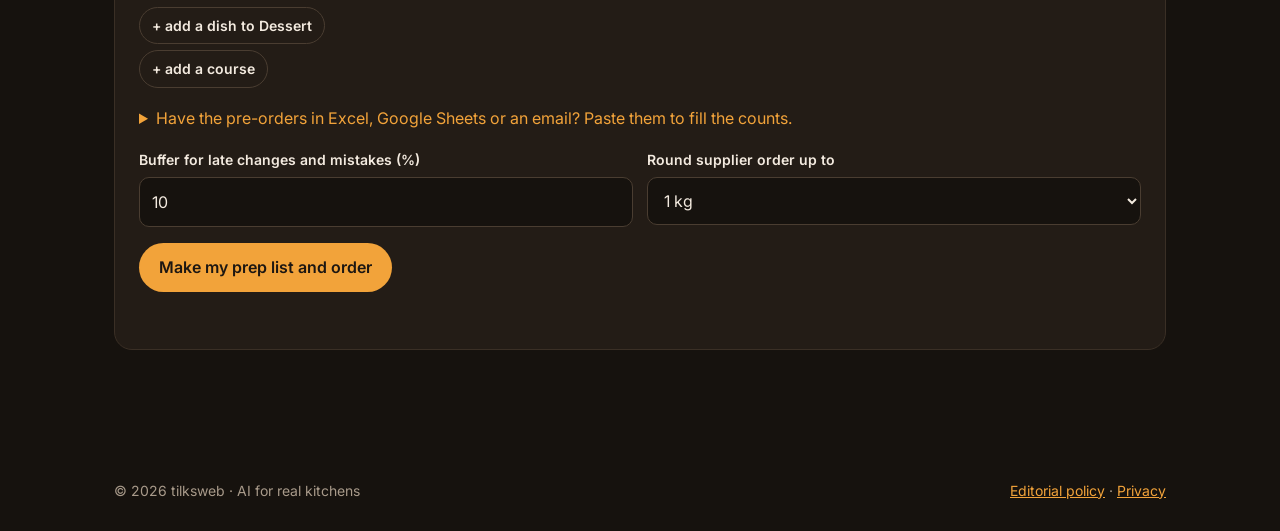
==== commit 4923b9af: "Party calculator: field labels and aligned columns Co-Authored-By: Claude Opus 5.5 <noreply@anthropi" ====
--- a/public/party/index.html
+++ b/public/party/index.html
@@ -51,6 +51,7 @@
 html,body{overflow-x:hidden}
 .table-wrap{overflow-x:auto;-webkit-overflow-scrolling:touch}
 .ing input{min-width:0}
+.lbl{margin-bottom:2px}.lbl span{font-size:12px;color:var(--muted);font-weight:600}
 @media (max-width:560px){main{padding:8px 14px 60px}.step{padding:18px 14px}.dish{padding:12px}.ing{grid-template-columns:minmax(0,1fr) 82px 36px}th,td{padding:8px 4px;font-size:14px}td.big{font-size:19px}textarea{font-size:12px}}
 footer{max-width:1100px;margin:0 auto;padding:30px 24px;color:#a89a8a;font-size:14px;display:flex;justify-content:space-between;gap:16px;flex-wrap:wrap}
 @media print{
@@ -191,15 +192,17 @@
     head.append(cn,st);sec.append(head);
     course.dishes.forEach((d,di)=>{
       const card=el('div',{class:'dish'});
-      const top=el('div',{class:'ing',style:'grid-template-columns:minmax(0,1fr) 96px 36px'});
-      const dn=el('input',{type:'text',value:d.name,placeholder:'Dish, e.g. Beef fillet','aria-label':'Dish name'});dn.addEventListener('input',()=>{d.name=dn.value;});
-      const dc=el('input',{type:'number',min:'0',step:'1',inputmode:'numeric',value:d.count===''?'':String(d.count),placeholder:'Ordered','aria-label':'How many ordered '+(d.name||'this dish')});dc.addEventListener('input',()=>{d.count=dc.value===''?'':Number(dc.value);updateStatus();});
+      const l1=el('div',{class:'ing lbl'});l1.append(el('span',{},'Dish'),el('span',{},'Ordered'),el('span'));card.append(l1);
+      const top=el('div',{class:'ing'});
+      const dn=el('input',{type:'text',value:d.name,placeholder:'e.g. Beef','aria-label':'Dish name'});dn.addEventListener('input',()=>{d.name=dn.value;});
+      const dc=el('input',{type:'number',min:'0',step:'1',inputmode:'numeric',value:d.count===''?'':String(d.count),placeholder:'0','aria-label':'How many ordered '+(d.name||'this dish')});dc.addEventListener('input',()=>{d.count=dc.value===''?'':Number(dc.value);updateStatus();});
       const rm=el('button',{type:'button','aria-label':'Remove dish'},'×');rm.addEventListener('click',()=>{course.dishes.splice(di,1);if(!course.dishes.length)course.dishes.push(blankDish());render();});
       top.append(dn,dc,rm);card.append(top);
+      const l2=el('div',{class:'ing lbl',style:'margin-top:6px'});l2.append(el('span',{},'Buy (ingredient)'),el('span',{},'g / portion'),el('span'));card.append(l2);
       d.items.forEach((it,ii)=>{
         const row=el('div',{class:'ing'});
-        const nm=el('input',{type:'text',value:it.name,placeholder:'Ingredient to buy','aria-label':'Ingredient to buy for '+(d.name||'this dish')});nm.addEventListener('input',()=>{it.name=nm.value;});
-        const gr=el('input',{type:'number',min:'0',step:'1',inputmode:'numeric',value:it.grams===''?'':String(it.grams),placeholder:'g / portion','aria-label':'Grams per portion'});gr.addEventListener('input',()=>{it.grams=gr.value===''?'':Number(gr.value);});
+        const nm=el('input',{type:'text',value:it.name,placeholder:'e.g. Beef fillet','aria-label':'Ingredient to buy for '+(d.name||'this dish')});nm.addEventListener('input',()=>{it.name=nm.value;});
+        const gr=el('input',{type:'number',min:'0',step:'1',inputmode:'numeric',value:it.grams===''?'':String(it.grams),placeholder:'g','aria-label':'Grams per portion'});gr.addEventListener('input',()=>{it.grams=gr.value===''?'':Number(gr.value);});
         const rmi=el('button',{type:'button','aria-label':'Remove ingredient'},'×');rmi.addEventListener('click',()=>{d.items.splice(ii,1);if(!d.items.length)d.items.push({name:'',grams:''});render();});
         row.append(nm,gr,rmi);card.append(row);
       });
